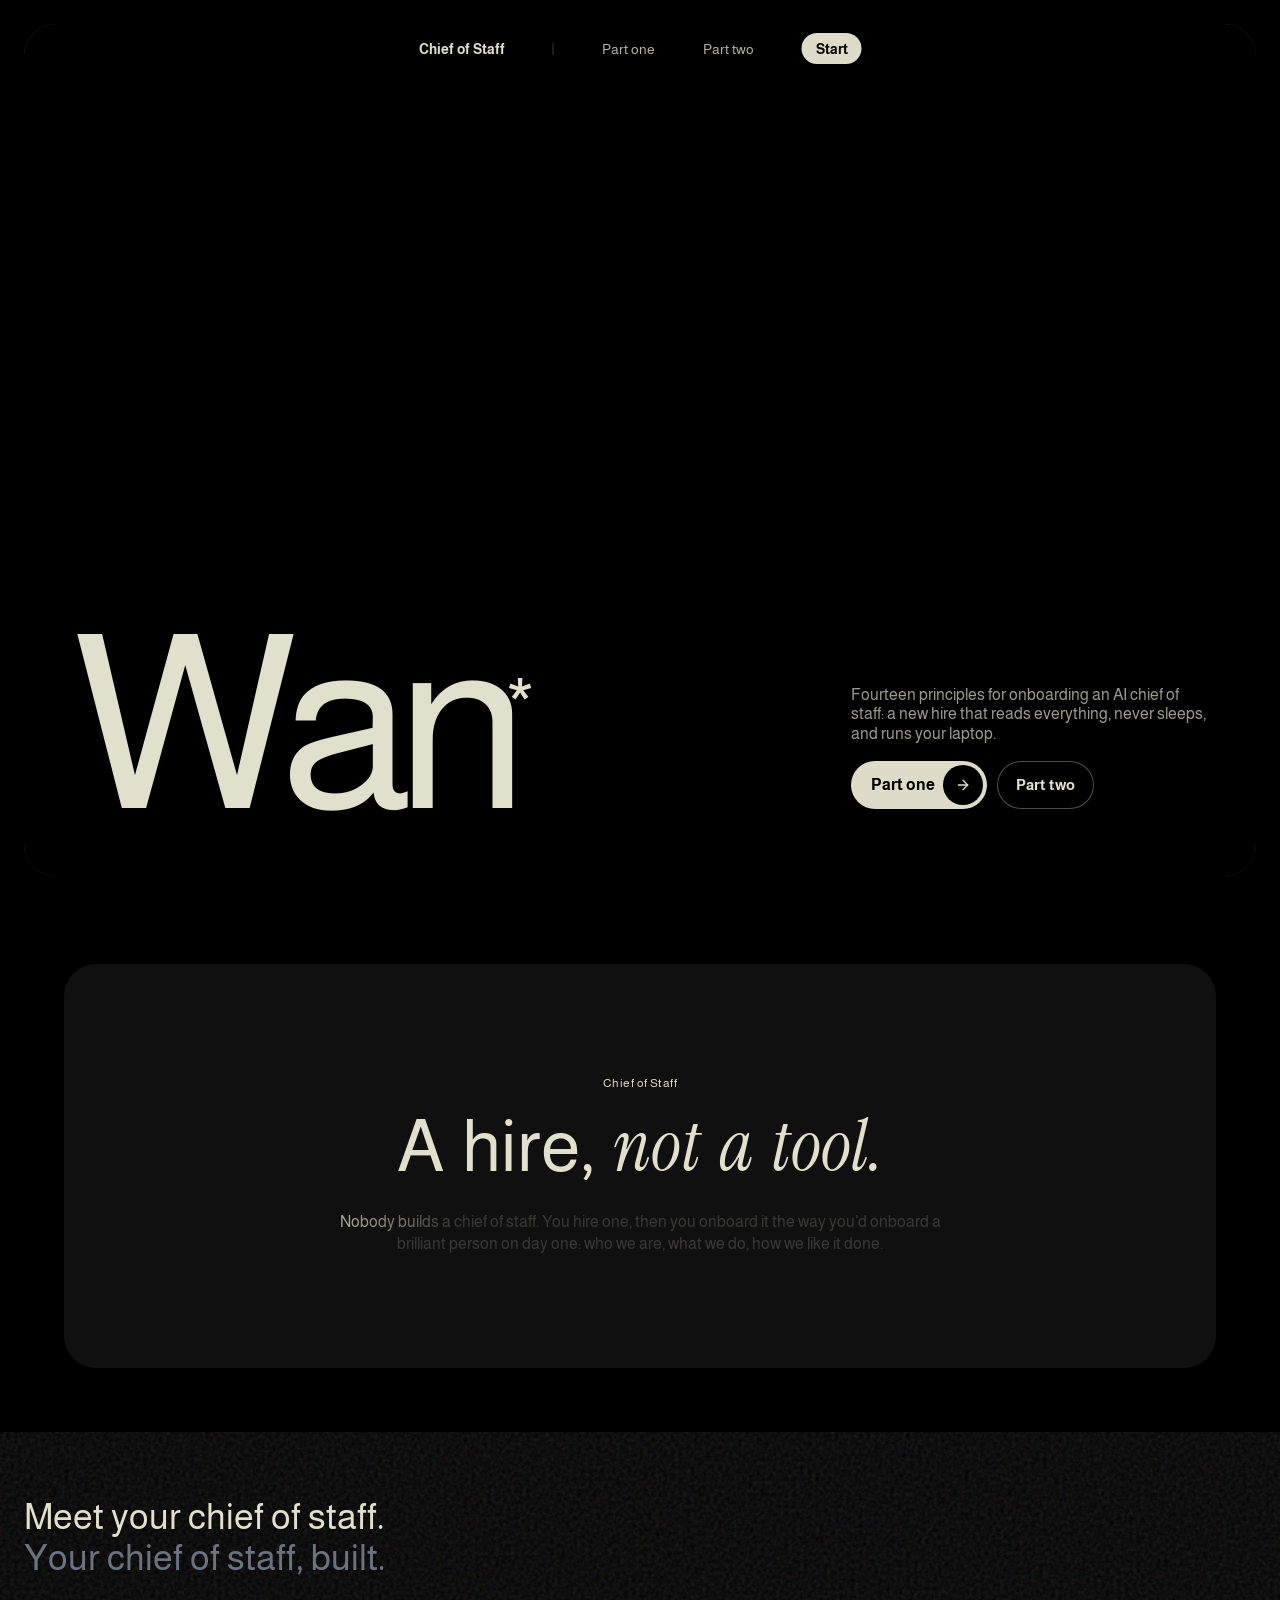
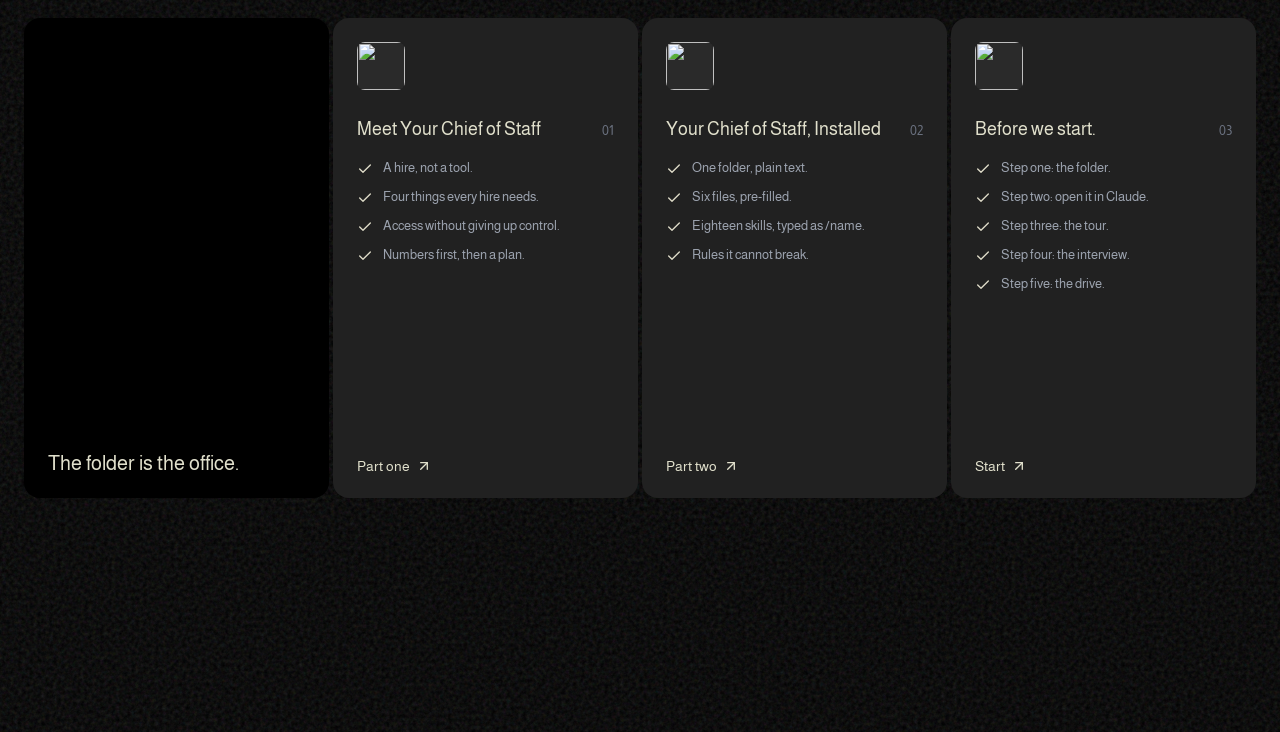
==== index.html @ c0e33ec0 "Wan's Chief of Staff explainer decks Co-Authored-By: Claude Opus 5.5 <noreply@anthropic.com>" ====
<!doctype html>
<html lang="en">
<head>
<meta charset="utf-8">
<meta name="viewport" content="width=device-width, initial-scale=1, viewport-fit=cover">
<meta name="theme-color" content="#000000">
<meta name="color-scheme" content="dark">
<meta name="description" content="Fourteen principles for onboarding an AI chief of staff: a new hire that reads everything, never sleeps, and runs your laptop.">
<title>Meet Your Chief of Staff</title>
<script>document.documentElement.classList.add('js');</script>
<link rel="preconnect" href="https://fonts.googleapis.com">
<link rel="preconnect" href="https://fonts.gstatic.com" crossorigin>
<link rel="stylesheet" href="https://fonts.googleapis.com/css2?family=Almarai:wght@300;400;700;800&family=Instrument+Serif:ital@1&display=swap">
<link rel="preconnect" href="https://d8j0ntlcm91z4.cloudfront.net">
<link rel="stylesheet" href="assets/site.css">
</head>
<body class="landing">

<div class="hero-wrap">
  <section class="frame" id="frame" aria-label="Chief of Staff">
    <video class="bg" autoplay muted loop playsinline preload="auto" disablepictureinpicture aria-hidden="true" src="https://d8j0ntlcm91z4.cloudfront.net/user_38xzZboKViGWJOttwIXH07lWA1P/hf_20260405_170732_8a9ccda6-5cff-4628-b164-059c500a2b41.mp4"></video>
    <div class="noise-overlay" aria-hidden="true"></div>
    <div class="shade" aria-hidden="true"></div>

    <nav class="pillnav" aria-label="Guide">
      <a class="brand" href="./">Chief of Staff</a>
      <span class="sep" aria-hidden="true"></span>
      <a href="part-one/">Part one</a>
      <a href="part-two/">Part two</a>
      <a class="mini" href="part-two/#9">Start</a>
    </nav>

    <div class="hero-bottom anim" id="hero-anim">
      <div class="left">
        <h1 class="giant" id="hero-word" aria-label="Wan"></h1>
      </div>
      <div class="right">
        <p class="lede fu" style="--d:.5s">Fourteen principles for onboarding an AI chief of staff: a new hire that reads everything, never sleeps, and runs your laptop.</p>
        <div class="hero-ctas fu" style="--d:.7s">
          <a class="cta" href="part-one/"><span>Part one</span><span class="circ"><svg viewBox="0 0 24 24" fill="none" stroke-width="2" stroke-linecap="round" stroke-linejoin="round" aria-hidden="true"><path d="M5 12h14"/><path d="m12 5 7 7-7 7"/></svg></span></a>
          <a class="ghost" href="part-two/">Part two</a>
        </div>
      </div>
    </div>
  </section>
</div>

<section class="about" aria-labelledby="about-h">
  <div class="card">
    <p class="label">Chief of Staff</p>
    <h2 class="anim" id="about-h"></h2>
    <p class="body" id="about-body"></p>
  </div>
</section>

<section class="features" aria-labelledby="features-h">
  <div class="bg-noise" aria-hidden="true"></div>
  <div class="inner">
    <h2 class="head anim" id="features-h"><span class="l1" id="fh1"></span><span class="l2" id="fh2"></span></h2>
    <div class="cards" id="cards">
      <div class="fcard video">
        <video autoplay muted loop playsinline preload="metadata" disablepictureinpicture aria-hidden="true" src="https://d8j0ntlcm91z4.cloudfront.net/user_38xzZboKViGWJOttwIXH07lWA1P/hf_20260406_133058_0504132a-0cf3-4450-a370-8ea3b05c95d4.mp4"></video>
        <p>The folder is the office.</p>
      </div>

      <article class="fcard">
        <img class="icon" alt="" loading="lazy" src="https://images.higgs.ai/?default=1&amp;output=webp&amp;url=https%3A%2F%2Fd8j0ntlcm91z4.cloudfront.net%2Fuser_38xzZboKViGWJOttwIXH07lWA1P%2Fhf_20260405_171918_4a5edc79-d78f-4637-ac8b-53c43c220606.png&amp;w=1280&amp;q=85">
        <h3><span>Meet Your Chief of Staff</span><span class="num">01</span></h3>
        <ul>
          <li><svg viewBox="0 0 24 24" fill="none" stroke-width="2" stroke-linecap="round" stroke-linejoin="round" aria-hidden="true"><path d="M20 6 9 17l-5-5"/></svg><span>A hire, not a tool.</span></li>
          <li><svg viewBox="0 0 24 24" fill="none" stroke-width="2" stroke-linecap="round" stroke-linejoin="round" aria-hidden="true"><path d="M20 6 9 17l-5-5"/></svg><span>Four things every hire needs.</span></li>
          <li><svg viewBox="0 0 24 24" fill="none" stroke-width="2" stroke-linecap="round" stroke-linejoin="round" aria-hidden="true"><path d="M20 6 9 17l-5-5"/></svg><span>Access without giving up control.</span></li>
          <li><svg viewBox="0 0 24 24" fill="none" stroke-width="2" stroke-linecap="round" stroke-linejoin="round" aria-hidden="true"><path d="M20 6 9 17l-5-5"/></svg><span>Numbers first, then a plan.</span></li>
        </ul>
        <a class="more" href="part-one/">Part one <svg viewBox="0 0 24 24" fill="none" stroke-width="2" stroke-linecap="round" stroke-linejoin="round" aria-hidden="true"><path d="M5 12h14"/><path d="m12 5 7 7-7 7"/></svg></a>
      </article>

      <article class="fcard">
        <img class="icon" alt="" loading="lazy" src="https://images.higgs.ai/?default=1&amp;output=webp&amp;url=https%3A%2F%2Fd8j0ntlcm91z4.cloudfront.net%2Fuser_38xzZboKViGWJOttwIXH07lWA1P%2Fhf_20260405_171741_ed9845ab-f5b2-4018-8ce7-07cc01823522.png&amp;w=1280&amp;q=85">
        <h3><span>Your Chief of Staff, Installed</span><span class="num">02</span></h3>
        <ul>
          <li><svg viewBox="0 0 24 24" fill="none" stroke-width="2" stroke-linecap="round" stroke-linejoin="round" aria-hidden="true"><path d="M20 6 9 17l-5-5"/></svg><span>One folder, plain text.</span></li>
          <li><svg viewBox="0 0 24 24" fill="none" stroke-width="2" stroke-linecap="round" stroke-linejoin="round" aria-hidden="true"><path d="M20 6 9 17l-5-5"/></svg><span>Six files, pre-filled.</span></li>
          <li><svg viewBox="0 0 24 24" fill="none" stroke-width="2" stroke-linecap="round" stroke-linejoin="round" aria-hidden="true"><path d="M20 6 9 17l-5-5"/></svg><span>Eighteen skills, typed as /name.</span></li>
          <li><svg viewBox="0 0 24 24" fill="none" stroke-width="2" stroke-linecap="round" stroke-linejoin="round" aria-hidden="true"><path d="M20 6 9 17l-5-5"/></svg><span>Rules it cannot break.</span></li>
        </ul>
        <a class="more" href="part-two/">Part two <svg viewBox="0 0 24 24" fill="none" stroke-width="2" stroke-linecap="round" stroke-linejoin="round" aria-hidden="true"><path d="M5 12h14"/><path d="m12 5 7 7-7 7"/></svg></a>
      </article>

      <article class="fcard">
        <img class="icon" alt="" loading="lazy" src="https://images.higgs.ai/?default=1&amp;output=webp&amp;url=https%3A%2F%2Fd8j0ntlcm91z4.cloudfront.net%2Fuser_38xzZboKViGWJOttwIXH07lWA1P%2Fhf_20260405_171809_f56666dc-c099-4778-ad82-9ad4f209567b.png&amp;w=1280&amp;q=85">
        <h3><span>Before we start.</span><span class="num">03</span></h3>
        <ul>
          <li><svg viewBox="0 0 24 24" fill="none" stroke-width="2" stroke-linecap="round" stroke-linejoin="round" aria-hidden="true"><path d="M20 6 9 17l-5-5"/></svg><span>Step one: the folder.</span></li>
          <li><svg viewBox="0 0 24 24" fill="none" stroke-width="2" stroke-linecap="round" stroke-linejoin="round" aria-hidden="true"><path d="M20 6 9 17l-5-5"/></svg><span>Step two: open it in Claude.</span></li>
          <li><svg viewBox="0 0 24 24" fill="none" stroke-width="2" stroke-linecap="round" stroke-linejoin="round" aria-hidden="true"><path d="M20 6 9 17l-5-5"/></svg><span>Step three: the tour.</span></li>
          <li><svg viewBox="0 0 24 24" fill="none" stroke-width="2" stroke-linecap="round" stroke-linejoin="round" aria-hidden="true"><path d="M20 6 9 17l-5-5"/></svg><span>Step four: the interview.</span></li>
          <li><svg viewBox="0 0 24 24" fill="none" stroke-width="2" stroke-linecap="round" stroke-linejoin="round" aria-hidden="true"><path d="M20 6 9 17l-5-5"/></svg><span>Step five: the drive.</span></li>
        </ul>
        <a class="more" href="part-two/#9">Start <svg viewBox="0 0 24 24" fill="none" stroke-width="2" stroke-linecap="round" stroke-linejoin="round" aria-hidden="true"><path d="M5 12h14"/><path d="m12 5 7 7-7 7"/></svg></a>
      </article>
    </div>
  </div>
</section>

<script src="assets/motion.js"></script>
<script>
(function () {
  'use strict';
  var M = window.Motion;

  // Hero: giant word with asterisk, pull-up on load
  var heroAnim = document.getElementById('hero-anim');
  M.words(document.getElementById('hero-word'), [{ text: 'Wan', asterisk: true }], 0);
  M.replay(heroAnim);
  M.keepPlaying(document.querySelector('#frame video.bg'));

  // About: multi-style pull-up heading, scroll-linked character reveal
  var aboutH = document.getElementById('about-h');
  M.words(aboutH, [{ text: 'A hire,' }, { text: 'not a tool.', cls: 'serif' }], 0);
  M.whenInView(aboutH, function () { aboutH.classList.add('in'); });
  var body = document.getElementById('about-body');
  var spans = M.chars(body, 'Nobody builds a chief of staff. You hire one, then you <br>onboard it the way you’d onboard a brilliant person on <br>day one: who we are, what we do, how we like it done.');
  M.revealOnScroll(body, spans);

  // Features: two-tone pull-up header, staggered card entrances
  var fh = document.getElementById('features-h');
  var n = M.words(document.getElementById('fh1'), [{ text: 'Meet your chief of staff.' }], 0);
  M.words(document.getElementById('fh2'), [{ text: 'Your chief of staff, built.' }], n);
  M.whenInView(fh, function () { fh.classList.add('in'); });
  M.cards(document.getElementById('cards'));
})();
</script>
</body>
</html>
---- assets/site.css ----
/* Wan's Chief of Staff guide: shared styles for the landing page and both decks */

:root {
  --cream: #E1E0CC;
  --primary: #DEDBC8;
  --card: #101010;
  --card-2: #212121;
  --gray-400: #9ca3af;
  --gray-500: #6b7280;
  --nav-link: rgba(225, 224, 204, 0.8);
  --ease: cubic-bezier(0.16, 1, 0.3, 1);
  --ease-card: cubic-bezier(0.22, 1, 0.36, 1);
  color-scheme: dark;
}

* { font-family: 'Almarai', -apple-system, BlinkMacSystemFont, 'Segoe UI', 'Roboto', 'Oxygen', 'Ubuntu', 'Cantarell', sans-serif; }
*, *::before, *::after { box-sizing: border-box; }

html, body {
  margin: 0;
  padding: 0;
  background: #000;
  color: var(--cream);
  -webkit-font-smoothing: antialiased;
  -moz-osx-font-smoothing: grayscale;
  overflow-x: clip;
}
body { min-height: 100%; }
a { color: inherit; text-decoration: none; }
button { font: inherit; color: inherit; background: none; border: 0; padding: 0; cursor: pointer; }
img, video { display: block; }
[hidden] { display: none !important; }
.serif { font-family: 'Instrument Serif', Georgia, serif; font-style: italic; font-weight: 400; }
.sr-only {
  position: absolute; width: 1px; height: 1px; padding: 0; margin: -1px;
  overflow: hidden; clip: rect(0 0 0 0); white-space: nowrap; border: 0;
}
:focus-visible { outline: 2px solid var(--primary); outline-offset: 3px; border-radius: 999px; }

/* ---------- Noise utilities (SVG feTurbulence) ---------- */
.noise-overlay {
  background-image: url("data:image/svg+xml,%3Csvg viewBox='0 0 256 256' xmlns='http://www.w3.org/2000/svg'%3E%3Cfilter id='n'%3E%3CfeTurbulence type='fractalNoise' baseFrequency='0.85' numOctaves='3' stitchTiles='stitch'/%3E%3C/filter%3E%3Crect width='100%25' height='100%25' filter='url(%23n)'/%3E%3C/svg%3E");
}
.bg-noise {
  background-image: url("data:image/svg+xml,%3Csvg viewBox='0 0 256 256' xmlns='http://www.w3.org/2000/svg'%3E%3Cfilter id='n'%3E%3CfeTurbulence type='fractalNoise' baseFrequency='0.9' numOctaves='4' stitchTiles='stitch'/%3E%3C/filter%3E%3Crect width='100%25' height='100%25' filter='url(%23n)'/%3E%3C/svg%3E");
}

/* ---------- Inset hero frame ---------- */
.hero-wrap {
  height: 100vh;
  height: 100svh;
  padding: 16px;
}
.frame {
  position: relative;
  width: 100%;
  height: 100%;
  border-radius: 1rem;
  overflow: hidden;
  background: #000;
  isolation: isolate;
}
.frame > .bg {
  position: absolute; inset: 0;
  width: 100%; height: 100%;
  object-fit: cover;
  z-index: 0;
}
.frame > .noise-overlay {
  position: absolute; inset: 0;
  opacity: 0.7;
  mix-blend-mode: overlay;
  pointer-events: none;
  z-index: 1;
}
.frame > .shade {
  position: absolute; inset: 0;
  background: linear-gradient(to bottom, rgba(0,0,0,0.3), transparent 50%, rgba(0,0,0,0.6));
  pointer-events: none;
  z-index: 2;
}
@media (min-width: 768px) {
  .hero-wrap { padding: 24px; }
  .frame { border-radius: 2rem; }
}

/* ---------- Hanging pill nav ---------- */
.pillnav {
  position: absolute;
  top: 0; left: 50%;
  transform: translateX(-50%);
  z-index: 5;
  display: flex;
  align-items: center;
  gap: 12px;
  background: #000;
  border-radius: 0 0 1rem 1rem;
  padding: 8px 16px;
  font-size: 10px;
  white-space: nowrap;
  max-width: calc(100% - 24px);
}
.pillnav a, .pillnav .navlink {
  color: var(--nav-link);
  transition: color .2s ease;
  line-height: 1.6;
}
.pillnav a:hover { color: var(--cream); }
.pillnav a.active { color: var(--cream); }
.pillnav a.active::before {
  content: "";
  display: inline-block;
  width: 4px; height: 4px;
  border-radius: 50%;
  background: var(--primary);
  margin-right: 6px;
  vertical-align: middle;
  transform: translateY(-1px);
}
.pillnav .brand { color: var(--cream); font-weight: 700; display: none; }
.pillnav .sep { display: none; width: 1px; height: 12px; background: rgba(225,224,204,.25); }
.pillnav .mini {
  background: var(--primary);
  color: #000;
  border-radius: 999px;
  padding: 3px 10px 2px;
  font-weight: 700;
  transition: transform .2s ease;
}
.pillnav .mini:hover { transform: scale(1.04); }
@media (min-width: 640px) {
  .pillnav { font-size: 12px; gap: 24px; }
  .pillnav .brand, .pillnav .sep { display: inline-block; }
}
@media (min-width: 768px) {
  .pillnav { font-size: 14px; gap: 36px; padding: 9px 32px 10px; border-radius: 0 0 1.5rem 1.5rem; }
  .pillnav .mini { padding: 5px 14px 4px; }
}
@media (min-width: 1024px) { .pillnav { gap: 48px; } }

/* ---------- Motion primitives ---------- */
/* Pull-up words: y 20 -> 0, staggered 0.08s, ease [0.16,1,0.3,1] */
.w { display: inline-block; will-change: transform, opacity; }
.js .anim .w { transform: translateY(20px); opacity: 0; transition: none; }
.js .anim.in .w {
  transform: none; opacity: 1;
  transition: transform .9s var(--ease) var(--d, 0s), opacity .9s var(--ease) var(--d, 0s);
}
/* Fade-up blocks (description at 0.5s, CTA at 0.7s) */
.js .anim .fu { transform: translateY(20px); opacity: 0; transition: none; }
.js .anim.in .fu {
  transform: none; opacity: 1;
  transition: transform .9s var(--ease) var(--d, .5s), opacity .9s var(--ease) var(--d, .5s);
}
/* Per-character reveal: opacity 0.2 -> 1, driven by JS */
.reveal .cw { white-space: nowrap; }
.reveal .c { opacity: .2; }
@media (prefers-reduced-motion: reduce) {
  .js .anim .w, .js .anim .fu, .js .anim.in .w, .js .anim.in .fu { transform: none !important; opacity: 1 !important; transition: none !important; }
  .reveal .c { opacity: 1 !important; }
}

/* ---------- Giant word with superscript asterisk ---------- */
.giant {
  margin: 0;
  color: var(--cream);
  font-weight: 400;
  line-height: .85;
  letter-spacing: -0.07em;
  font-size: min(26vw, 50svh);
}
.giant .last { position: relative; display: inline-block; }
.giant .ast {
  position: absolute;
  top: .65em;
  right: -.3em;
  font-size: .31em;
  letter-spacing: 0;
  line-height: 1;
}
@media (min-width: 640px)  { .giant { font-size: min(24vw, 52svh); } }
@media (min-width: 768px)  { .giant { font-size: min(22vw, 54svh); } }
@media (min-width: 1024px) { .giant { font-size: min(20vw, 56svh); } }
@media (min-width: 1280px) { .giant { font-size: min(19vw, 56svh); } }
@media (min-width: 1536px) { .giant { font-size: min(20vw, 56svh); } }

/* ---------- Cream pill CTA with black circle arrow ---------- */
.cta {
  display: inline-flex;
  align-items: center;
  gap: 8px;
  background: var(--primary);
  color: #000;
  border-radius: 999px;
  padding: 4px 4px 4px 20px;
  font-size: 14px;
  font-weight: 700;
  transition: gap .3s var(--ease);
  white-space: nowrap;
}
.cta:hover { gap: 12px; }
.cta .circ {
  width: 36px; height: 36px;
  border-radius: 50%;
  background: #000;
  display: grid; place-items: center;
  transition: transform .3s var(--ease);
}
.cta:hover .circ { transform: scale(1.1); }
.cta svg { width: 16px; height: 16px; stroke: var(--cream); }
.ghost {
  display: inline-flex; align-items: center; justify-content: center;
  height: 44px;
  padding: 0 18px;
  border-radius: 999px;
  border: 1px solid rgba(225,224,204,.35);
  color: var(--cream);
  font-size: 14px;
  font-weight: 700;
  white-space: nowrap;
  transition: border-color .2s ease, background .2s ease;
  backdrop-filter: blur(6px);
  -webkit-backdrop-filter: blur(6px);
  background: rgba(0,0,0,.18);
}
.ghost:hover { border-color: var(--cream); background: rgba(0,0,0,.35); }
@media (min-width: 640px) {
  .cta { font-size: 16px; }
  .cta .circ { width: 40px; height: 40px; }
  .ghost { height: 48px; font-size: 15px; }
}

/* =========================================================
   Deck pages
   ========================================================= */
.deck .hero-wrap { overflow: hidden; }
.deck .frame { cursor: default; }
.stage {
  position: absolute;
  inset: 44px 0 0 0;
  z-index: 3;
  display: flex;
  align-items: flex-end;
  padding: 20px;
}
.stage .grid {
  width: 100%;
  display: grid;
  grid-template-columns: 1fr;
  gap: 18px;
  align-items: end;
}
.eyebrow {
  margin: 0 0 14px;
  color: var(--primary);
  font-size: 10px;
  letter-spacing: .14em;
  text-transform: uppercase;
}
.title {
  margin: 0;
  color: var(--cream);
  font-weight: 400;
  font-size: clamp(2.35rem, min(6.4vw, 11.5svh), 7.25rem);
  line-height: .95;
  letter-spacing: -0.035em;
}
.title .ln { display: block; }
.title .ln.two { font-family: 'Instrument Serif', Georgia, serif; font-style: italic; letter-spacing: -0.01em; font-size: 1.06em; }
.title .ln.two .w { font-family: inherit; font-style: inherit; }
.title-sm {
  margin: 0 0 14px;
  color: var(--cream);
  font-size: clamp(1.6rem, 2.6vw, 2.6rem);
  line-height: .98;
  letter-spacing: -0.02em;
  text-shadow: 0 1px 14px rgba(0,0,0,.45);
}
.title-sm .ln { display: block; }
.title-sm .ln.two, .title-sm .ln.two .w { font-family: 'Instrument Serif', Georgia, serif; font-style: italic; }
.copy {
  margin: 0;
  color: var(--primary);
  font-size: 13px;
  line-height: 1.3;
  max-width: 34em;
  text-wrap: pretty;
  text-shadow: 0 1px 14px rgba(0,0,0,.55);
}
.actions {
  display: flex;
  flex-wrap: wrap;
  align-items: center;
  gap: 10px;
  margin-top: 20px;
}
.back {
  display: inline-flex; align-items: center; gap: 6px;
  height: 44px; padding: 0 10px;
  color: rgba(225,224,204,.72);
  font-size: 13px;
  border-radius: 999px;
  text-shadow: 0 1px 10px rgba(0,0,0,.5);
  transition: color .2s ease;
}
.back:hover { color: var(--cream); }
.back svg { width: 15px; height: 15px; stroke: currentColor; }
.meta {
  display: flex; align-items: center; gap: 12px;
  margin-top: 18px;
  font-size: 10px;
  color: var(--gray-400);
  letter-spacing: .12em;
  text-transform: uppercase;
}
.meta .home { color: var(--cream); letter-spacing: .04em; text-transform: none; font-weight: 700; }
.meta .bar { flex: 1; min-width: 40px; height: 2px; background: rgba(225,224,204,.18); border-radius: 2px; overflow: hidden; }
.meta .bar i { display: block; height: 100%; width: 0; background: var(--primary); transition: width .6s var(--ease); }
.stage .giant { margin-bottom: -0.02em; }

@media (min-width: 640px) {
  .eyebrow { font-size: 12px; }
  .copy { font-size: 14px; }
  .meta { font-size: 11px; }
  .meta .home { display: none; }
  .stage { padding: 28px; }
}
@media (min-width: 768px) {
  .stage { inset: 56px 0 0 0; padding: 36px; }
  .copy { font-size: 16px; line-height: 1.25; }
}
@media (min-width: 960px) {
  .stage .grid { grid-template-columns: repeat(12, minmax(0, 1fr)); gap: 32px; }
  .stage .left { grid-column: span 8; }
  .stage .right { grid-column: span 4; padding-bottom: .4rem; }
}
@media (min-width: 1280px) {
  .stage { padding: 48px; }
  .copy { font-size: 17px; }
}
/* short landscape screens: tighten everything */
@media (max-height: 560px) {
  .stage { inset: 40px 0 0 0; padding: 16px 20px; }
  .title { font-size: clamp(1.8rem, 11svh, 4rem); }
  .actions { margin-top: 12px; }
  .meta { margin-top: 10px; }
}

/* =========================================================
   Landing page
   ========================================================= */
.landing .hero-bottom {
  position: absolute;
  left: 0; right: 0; bottom: 0;
  z-index: 3;
  padding: 20px;
  display: grid;
  grid-template-columns: 1fr;
  gap: 18px;
  align-items: end;
}
.landing .lede {
  margin: 0 0 18px;
  color: rgba(222,219,200,.7);
  font-size: 12px;
  line-height: 1.2;
  max-width: 30em;
  text-shadow: 0 1px 14px rgba(0,0,0,.55);
}
.landing .hero-ctas { display: flex; flex-wrap: wrap; gap: 10px; align-items: center; }
@media (min-width: 640px) { .landing .lede { font-size: 14px; } .landing .hero-bottom { padding: 28px; } }
@media (min-width: 768px) { .landing .lede { font-size: 16px; } .landing .hero-bottom { padding: 36px; } }
@media (min-width: 960px) {
  .landing .hero-bottom { grid-template-columns: repeat(12, minmax(0, 1fr)); gap: 32px; }
  .landing .hero-bottom .left { grid-column: span 8; }
  .landing .hero-bottom .right { grid-column: span 4; padding-bottom: 1.2rem; }
}
@media (min-width: 1280px) { .landing .hero-bottom { padding: 48px; } }

/* About card */
.about { background: #000; padding: 48px 16px; }
.about .card {
  background: var(--card);
  max-width: 72rem;
  margin: 0 auto;
  border-radius: 1rem;
  padding: 56px 20px;
  text-align: center;
}
.about .label { color: var(--primary); font-size: 10px; margin: 0 0 24px; letter-spacing: .04em; }
.about h2 {
  margin: 0 auto;
  max-width: 48rem;
  font-weight: 400;
  font-size: 1.875rem;
  line-height: .95;
  color: var(--cream);
  display: flex; flex-wrap: wrap; justify-content: center; column-gap: .25em;
}
.about h2 .serif, .about h2 .serif .w { font-family: 'Instrument Serif', Georgia, serif; font-style: italic; }
.about .body {
  margin: 32px auto 0;
  max-width: 40rem;
  color: var(--primary);
  font-size: 12px;
  line-height: 1.4;
}
@media (min-width: 640px) {
  .about { padding: 64px 24px; }
  .about .card { padding: 80px 40px; border-radius: 2rem; }
  .about .label { font-size: 12px; }
  .about h2 { font-size: 2.25rem; line-height: .9; }
  .about .body { font-size: 14px; }
}
@media (min-width: 768px) { .about h2 { font-size: 3rem; } .about .body { font-size: 16px; } }
@media (min-width: 1024px) { .about h2 { font-size: 3.75rem; } .about .card { padding: 112px 64px; } }
@media (min-width: 1280px) { .about h2 { font-size: 4.5rem; } }

/* Features: four-card grid */
.features {
  position: relative;
  min-height: 100vh;
  min-height: 100svh;
  background: #000;
  padding: 48px 16px 64px;
  overflow: hidden;
}
.features > .bg-noise { position: absolute; inset: 0; opacity: .15; pointer-events: none; }
.features .inner { position: relative; max-width: 90rem; margin: 0 auto; }
.features .head { margin: 0 0 40px; font-weight: 400; font-size: 1.25rem; line-height: 1.15; }
.features .head .l1 { color: var(--cream); display: block; }
.features .head .l2 { color: var(--gray-500); display: block; }
.cards { display: grid; grid-template-columns: 1fr; gap: 12px; }
.fcard {
  position: relative;
  background: var(--card-2);
  border-radius: 1rem;
  overflow: hidden;
  padding: 24px;
  display: flex;
  flex-direction: column;
  min-height: 340px;
  color: var(--cream);
}
.js .fcard { opacity: 0; transform: scale(.95); }
.js .fcard.in {
  opacity: 1; transform: none;
  transition: opacity .8s var(--ease-card) var(--d, 0s), transform .8s var(--ease-card) var(--d, 0s);
}
@media (prefers-reduced-motion: reduce) { .js .fcard { opacity: 1 !important; transform: none !important; transition: none !important; } }
.fcard.video { padding: 0; background: #000; justify-content: flex-end; }
.fcard.video video { position: absolute; inset: 0; width: 100%; height: 100%; object-fit: cover; }
.fcard.video::after { content: ""; position: absolute; inset: 0; background: linear-gradient(to bottom, transparent 45%, rgba(0,0,0,.6)); }
.fcard.video p { position: relative; z-index: 1; margin: 0; padding: 24px; font-size: 1.25rem; color: var(--cream); }
.fcard .icon { width: 40px; height: 40px; border-radius: 8px; object-fit: cover; margin-bottom: 28px; background: #2a2a2a; }
.fcard h3 { margin: 0 0 20px; font-weight: 400; font-size: 1.15rem; line-height: 1.2; display: flex; gap: 10px; align-items: baseline; justify-content: space-between; }
.fcard h3 .num { color: var(--gray-500); font-size: .8rem; }
.fcard ul { list-style: none; margin: 0; padding: 0; display: grid; gap: 12px; }
.fcard li { display: flex; gap: 10px; align-items: flex-start; color: var(--gray-400); font-size: 13px; line-height: 1.3; }
.fcard li svg { flex: none; width: 16px; height: 16px; stroke: var(--primary); margin-top: 1px; }
.fcard .more {
  margin-top: auto;
  padding-top: 28px;
  display: inline-flex; align-items: center; gap: 6px;
  color: var(--cream);
  font-size: 14px;
  align-self: flex-start;
}
.fcard .more svg { width: 16px; height: 16px; stroke: currentColor; transform: rotate(-45deg); transition: transform .3s var(--ease); }
.fcard .more:hover svg { transform: rotate(0deg); }
a.fcard-link { display: contents; }
@media (min-width: 640px) {
  .features { padding: 64px 24px 80px; }
  .cards { gap: 8px; }
  .fcard .icon { width: 48px; height: 48px; }
  .features .head { font-size: 1.5rem; }
}
@media (min-width: 768px) {
  .cards { grid-template-columns: repeat(2, 1fr); gap: 4px; }
  .features .head { font-size: 1.875rem; }
}
@media (min-width: 1024px) {
  .cards { grid-template-columns: repeat(4, 1fr); height: 480px; }
  .fcard { min-height: 0; }
  .features .head { font-size: 2.25rem; }
}
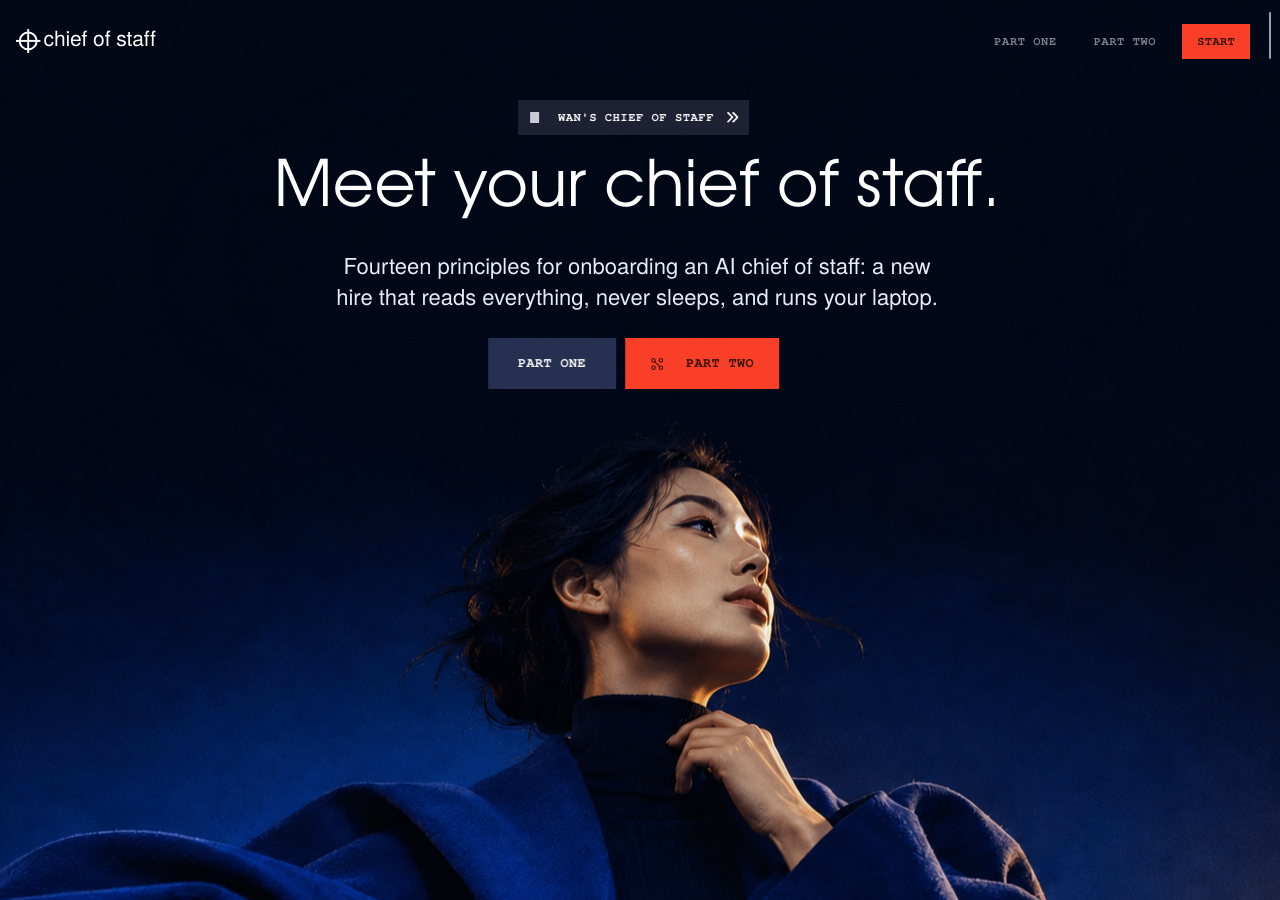
==== commit 5abc5fc7: "Decks: Presence design, larger centred text Co-Authored-By: Claude Opus 5.5 <noreply@anthropic.com>" ====
--- a/index.html
+++ b/index.html
@@ -3,133 +3,69 @@
 <head>
 <meta charset="utf-8">
 <meta name="viewport" content="width=device-width, initial-scale=1, viewport-fit=cover">
-<meta name="theme-color" content="#000000">
+<meta name="theme-color" content="#020816">
 <meta name="color-scheme" content="dark">
 <meta name="description" content="Fourteen principles for onboarding an AI chief of staff: a new hire that reads everything, never sleeps, and runs your laptop.">
 <title>Meet Your Chief of Staff</title>
-<script>document.documentElement.classList.add('js');</script>
-<link rel="preconnect" href="https://fonts.googleapis.com">
-<link rel="preconnect" href="https://fonts.gstatic.com" crossorigin>
-<link rel="stylesheet" href="https://fonts.googleapis.com/css2?family=Almarai:wght@300;400;700;800&family=Instrument+Serif:ital@1&display=swap">
-<link rel="preconnect" href="https://d8j0ntlcm91z4.cloudfront.net">
+<script>
+(function (d) {
+  var w = d.clientWidth || innerWidth, h = innerHeight;
+  d.style.setProperty('--u', Math.min(w / 1280, h / 800));
+  d.style.setProperty('--vh', h + 'px');
+  d.classList.add('js');
+  if (!matchMedia('(prefers-reduced-motion: reduce)').matches && 'animate' in d) {
+    d.classList.add('intro');
+    window.__introFailsafe = setTimeout(function () { d.classList.remove('intro'); }, 4000);
+  }
+})(document.documentElement);
+</script>
 <link rel="stylesheet" href="assets/site.css">
 </head>
 <body class="landing">
+<section class="hero cover" id="hero" aria-label="Chief of Staff">
+  <div class="photo" id="photo" aria-hidden="true">
+    <video autoplay muted loop playsinline preload="auto" width="1586" height="992" poster="assets/hero.jpg" src="assets/hero.mp4" disablepictureinpicture></video>
+  </div>
 
-<div class="hero-wrap">
-  <section class="frame" id="frame" aria-label="Chief of Staff">
-    <video class="bg" autoplay muted loop playsinline preload="auto" disablepictureinpicture aria-hidden="true" src="https://d8j0ntlcm91z4.cloudfront.net/user_38xzZboKViGWJOttwIXH07lWA1P/hf_20260405_170732_8a9ccda6-5cff-4628-b164-059c500a2b41.mp4"></video>
-    <div class="noise-overlay" aria-hidden="true"></div>
-    <div class="shade" aria-hidden="true"></div>
+  <div class="nav-l">
+    <a class="brand" href="index.html" aria-label="Chief of Staff guide home" style="--nx:-0.5px;--ny:-2.75px">
+      <svg viewBox="0 0 24 24" fill="none" stroke="#fff" aria-hidden="true">
+        <circle cx="12.2" cy="11.9" r="8.45" stroke-width="2"/>
+        <path d="M12.2 0.1V24" stroke-width="1.9"/>
+        <path d="M0 11.9H24.4" stroke-width="1.95"/>
+      </svg>
+      <span class="word">chief of staff</span>
+    </a>
+  </div>
+  <div class="nav-r">
+    <div class="hdr">
+      <nav class="links" aria-label="Guide">
+        <a href="part-one/index.html"><span>Part one</span></a>
+        <a href="part-two/index.html"><span>Part two</span></a>
+      </nav>
+      <a class="hbtn start" href="part-two/index.html#9"><span>Start</span></a>
+    </div>
+    <span class="rail" aria-hidden="true"></span>
+  </div>
 
-    <nav class="pillnav" aria-label="Guide">
-      <a class="brand" href="./">Chief of Staff</a>
-      <span class="sep" aria-hidden="true"></span>
-      <a href="part-one/">Part one</a>
-      <a href="part-two/">Part two</a>
-      <a class="mini" href="part-two/#9">Start</a>
-    </nav>
-
-    <div class="hero-bottom anim" id="hero-anim">
-      <div class="left">
-        <h1 class="giant" id="hero-word" aria-label="Wan"></h1>
-      </div>
-      <div class="right">
-        <p class="lede fu" style="--d:.5s">Fourteen principles for onboarding an AI chief of staff: a new hire that reads everything, never sleeps, and runs your laptop.</p>
-        <div class="hero-ctas fu" style="--d:.7s">
-          <a class="cta" href="part-one/"><span>Part one</span><span class="circ"><svg viewBox="0 0 24 24" fill="none" stroke-width="2" stroke-linecap="round" stroke-linejoin="round" aria-hidden="true"><path d="M5 12h14"/><path d="m12 5 7 7-7 7"/></svg></span></a>
-          <a class="ghost" href="part-two/">Part two</a>
-        </div>
-      </div>
+  <main class="stage" id="stage">
+    <a class="pill glass" href="part-one/index.html" style="--nx:0.75px;--ny:0px">
+      <i class="sq" aria-hidden="true"></i>
+      <span class="lbl">WAN'S CHIEF OF STAFF</span>
+      <svg viewBox="0 0 11 10.5" fill="none" stroke="#fff" stroke-width="1.75" stroke-linecap="square" stroke-linejoin="miter" aria-hidden="true"><path d="M1 0.9l4.2 4.35L1 9.6"/><path d="M6.2 0.9l4.2 4.35L6.2 9.6"/></svg>
+    </a>
+    <h1 style="--nx:-3.0px;--ny:158px">Meet your chief of staff.</h1>
+    <p class="lede" style="--nx:-3.0px;--ny:250px">Fourteen principles for onboarding an AI chief of staff: a new hire that reads everything, never sleeps, and runs your laptop.</p>
+    <div class="cta" id="cta">
+      <a class="btn b1" href="part-one/index.html" style="--nx:-0.25px;--ny:0px"><span>PART ONE</span></a>
+      <a class="btn b2" href="part-two/index.html" style="--nx:0.5px;--ny:0px">
+        <svg viewBox="0 0 12 12" fill="none" stroke="currentColor" stroke-width="1.05" aria-hidden="true"><circle cx="2.3" cy="2.3" r="1.75"/><circle cx="9.7" cy="2.3" r="1.75"/><circle cx="2.3" cy="9.7" r="1.75"/><circle cx="9.7" cy="9.7" r="1.75"/><path d="M3.6 3.9L8.4 8.1"/></svg>
+        <span>PART TWO</span>
+      </a>
     </div>
-  </section>
-</div>
-
-<section class="about" aria-labelledby="about-h">
-  <div class="card">
-    <p class="label">Chief of Staff</p>
-    <h2 class="anim" id="about-h"></h2>
-    <p class="body" id="about-body"></p>
-  </div>
+  </main>
 </section>
-
-<section class="features" aria-labelledby="features-h">
-  <div class="bg-noise" aria-hidden="true"></div>
-  <div class="inner">
-    <h2 class="head anim" id="features-h"><span class="l1" id="fh1"></span><span class="l2" id="fh2"></span></h2>
-    <div class="cards" id="cards">
-      <div class="fcard video">
-        <video autoplay muted loop playsinline preload="metadata" disablepictureinpicture aria-hidden="true" src="https://d8j0ntlcm91z4.cloudfront.net/user_38xzZboKViGWJOttwIXH07lWA1P/hf_20260406_133058_0504132a-0cf3-4450-a370-8ea3b05c95d4.mp4"></video>
-        <p>The folder is the office.</p>
-      </div>
-
-      <article class="fcard">
-        <img class="icon" alt="" loading="lazy" src="https://images.higgs.ai/?default=1&amp;output=webp&amp;url=https%3A%2F%2Fd8j0ntlcm91z4.cloudfront.net%2Fuser_38xzZboKViGWJOttwIXH07lWA1P%2Fhf_20260405_171918_4a5edc79-d78f-4637-ac8b-53c43c220606.png&amp;w=1280&amp;q=85">
-        <h3><span>Meet Your Chief of Staff</span><span class="num">01</span></h3>
-        <ul>
-          <li><svg viewBox="0 0 24 24" fill="none" stroke-width="2" stroke-linecap="round" stroke-linejoin="round" aria-hidden="true"><path d="M20 6 9 17l-5-5"/></svg><span>A hire, not a tool.</span></li>
-          <li><svg viewBox="0 0 24 24" fill="none" stroke-width="2" stroke-linecap="round" stroke-linejoin="round" aria-hidden="true"><path d="M20 6 9 17l-5-5"/></svg><span>Four things every hire needs.</span></li>
-          <li><svg viewBox="0 0 24 24" fill="none" stroke-width="2" stroke-linecap="round" stroke-linejoin="round" aria-hidden="true"><path d="M20 6 9 17l-5-5"/></svg><span>Access without giving up control.</span></li>
-          <li><svg viewBox="0 0 24 24" fill="none" stroke-width="2" stroke-linecap="round" stroke-linejoin="round" aria-hidden="true"><path d="M20 6 9 17l-5-5"/></svg><span>Numbers first, then a plan.</span></li>
-        </ul>
-        <a class="more" href="part-one/">Part one <svg viewBox="0 0 24 24" fill="none" stroke-width="2" stroke-linecap="round" stroke-linejoin="round" aria-hidden="true"><path d="M5 12h14"/><path d="m12 5 7 7-7 7"/></svg></a>
-      </article>
-
-      <article class="fcard">
-        <img class="icon" alt="" loading="lazy" src="https://images.higgs.ai/?default=1&amp;output=webp&amp;url=https%3A%2F%2Fd8j0ntlcm91z4.cloudfront.net%2Fuser_38xzZboKViGWJOttwIXH07lWA1P%2Fhf_20260405_171741_ed9845ab-f5b2-4018-8ce7-07cc01823522.png&amp;w=1280&amp;q=85">
-        <h3><span>Your Chief of Staff, Installed</span><span class="num">02</span></h3>
-        <ul>
-          <li><svg viewBox="0 0 24 24" fill="none" stroke-width="2" stroke-linecap="round" stroke-linejoin="round" aria-hidden="true"><path d="M20 6 9 17l-5-5"/></svg><span>One folder, plain text.</span></li>
-          <li><svg viewBox="0 0 24 24" fill="none" stroke-width="2" stroke-linecap="round" stroke-linejoin="round" aria-hidden="true"><path d="M20 6 9 17l-5-5"/></svg><span>Six files, pre-filled.</span></li>
-          <li><svg viewBox="0 0 24 24" fill="none" stroke-width="2" stroke-linecap="round" stroke-linejoin="round" aria-hidden="true"><path d="M20 6 9 17l-5-5"/></svg><span>Eighteen skills, typed as /name.</span></li>
-          <li><svg viewBox="0 0 24 24" fill="none" stroke-width="2" stroke-linecap="round" stroke-linejoin="round" aria-hidden="true"><path d="M20 6 9 17l-5-5"/></svg><span>Rules it cannot break.</span></li>
-        </ul>
-        <a class="more" href="part-two/">Part two <svg viewBox="0 0 24 24" fill="none" stroke-width="2" stroke-linecap="round" stroke-linejoin="round" aria-hidden="true"><path d="M5 12h14"/><path d="m12 5 7 7-7 7"/></svg></a>
-      </article>
-
-      <article class="fcard">
-        <img class="icon" alt="" loading="lazy" src="https://images.higgs.ai/?default=1&amp;output=webp&amp;url=https%3A%2F%2Fd8j0ntlcm91z4.cloudfront.net%2Fuser_38xzZboKViGWJOttwIXH07lWA1P%2Fhf_20260405_171809_f56666dc-c099-4778-ad82-9ad4f209567b.png&amp;w=1280&amp;q=85">
-        <h3><span>Before we start.</span><span class="num">03</span></h3>
-        <ul>
-          <li><svg viewBox="0 0 24 24" fill="none" stroke-width="2" stroke-linecap="round" stroke-linejoin="round" aria-hidden="true"><path d="M20 6 9 17l-5-5"/></svg><span>Step one: the folder.</span></li>
-          <li><svg viewBox="0 0 24 24" fill="none" stroke-width="2" stroke-linecap="round" stroke-linejoin="round" aria-hidden="true"><path d="M20 6 9 17l-5-5"/></svg><span>Step two: open it in Claude.</span></li>
-          <li><svg viewBox="0 0 24 24" fill="none" stroke-width="2" stroke-linecap="round" stroke-linejoin="round" aria-hidden="true"><path d="M20 6 9 17l-5-5"/></svg><span>Step three: the tour.</span></li>
-          <li><svg viewBox="0 0 24 24" fill="none" stroke-width="2" stroke-linecap="round" stroke-linejoin="round" aria-hidden="true"><path d="M20 6 9 17l-5-5"/></svg><span>Step four: the interview.</span></li>
-          <li><svg viewBox="0 0 24 24" fill="none" stroke-width="2" stroke-linecap="round" stroke-linejoin="round" aria-hidden="true"><path d="M20 6 9 17l-5-5"/></svg><span>Step five: the drive.</span></li>
-        </ul>
-        <a class="more" href="part-two/#9">Start <svg viewBox="0 0 24 24" fill="none" stroke-width="2" stroke-linecap="round" stroke-linejoin="round" aria-hidden="true"><path d="M5 12h14"/><path d="m12 5 7 7-7 7"/></svg></a>
-      </article>
-    </div>
-  </div>
-</section>
-
-<script src="assets/motion.js"></script>
-<script>
-(function () {
-  'use strict';
-  var M = window.Motion;
-
-  // Hero: giant word with asterisk, pull-up on load
-  var heroAnim = document.getElementById('hero-anim');
-  M.words(document.getElementById('hero-word'), [{ text: 'Wan', asterisk: true }], 0);
-  M.replay(heroAnim);
-  M.keepPlaying(document.querySelector('#frame video.bg'));
-
-  // About: multi-style pull-up heading, scroll-linked character reveal
-  var aboutH = document.getElementById('about-h');
-  M.words(aboutH, [{ text: 'A hire,' }, { text: 'not a tool.', cls: 'serif' }], 0);
-  M.whenInView(aboutH, function () { aboutH.classList.add('in'); });
-  var body = document.getElementById('about-body');
-  var spans = M.chars(body, 'Nobody builds a chief of staff. You hire one, then you <br>onboard it the way you’d onboard a brilliant person on <br>day one: who we are, what we do, how we like it done.');
-  M.revealOnScroll(body, spans);
-
-  // Features: two-tone pull-up header, staggered card entrances
-  var fh = document.getElementById('features-h');
-  var n = M.words(document.getElementById('fh1'), [{ text: 'Meet your chief of staff.' }], 0);
-  M.words(document.getElementById('fh2'), [{ text: 'Your chief of staff, built.' }], n);
-  M.whenInView(fh, function () { fh.classList.add('in'); });
-  M.cards(document.getElementById('cards'));
-})();
-</script>
+<script src="assets/hero.js"></script>
+<script>Hero.start({ chrome: true });</script>
 </body>
 </html>
--- a/assets/site.css
+++ b/assets/site.css
@@ -1,486 +1,173 @@
-/* Wan's Chief of Staff guide: shared styles for the landing page and both decks */
+/* Chief of Staff guide: shared styles for the landing page and both decks */
+@font-face{font-family:"M Display";src:url(fonts/m-display.woff2) format("woff2");font-weight:400;font-display:block}
+@font-face{font-family:"M Sans";src:url(fonts/m-sans.woff2) format("woff2");font-weight:400;font-display:block}
+@font-face{font-family:"M Mono";src:url(fonts/m-mono-bold.woff2) format("woff2");font-weight:700;font-display:block}
 
-:root {
-  --cream: #E1E0CC;
-  --primary: #DEDBC8;
-  --card: #101010;
-  --card-2: #212121;
-  --gray-400: #9ca3af;
-  --gray-500: #6b7280;
-  --nav-link: rgba(225, 224, 204, 0.8);
-  --ease: cubic-bezier(0.16, 1, 0.3, 1);
-  --ease-card: cubic-bezier(0.22, 1, 0.36, 1);
-  color-scheme: dark;
+:root{
+  --ink-bg:#020816; --glass:rgba(51,52,74,.6); --glass-blur:14px; --navy:rgba(45,56,92,.85);
+  --peach:#f2b380; --cta:#f93f28; --peach-ink:#331200; --white:#ffffff; --display:#ffffff;
+  --body:#e9ecf4; --chip:#c9ccd4; --rail:#989eac; --u:1; --vh:100vh; --cap-shift:-0.055em;
+  --f-display:"M Display","ITC Avant Garde Gothic","Avant Garde","URW Gothic","Century Gothic",sans-serif;
+  --f-sans:"M Sans","Helvetica Neue",Helvetica,Arial,sans-serif;
+  --f-mono:"M Mono","Courier New",Courier,monospace;
 }
 
-* { font-family: 'Almarai', -apple-system, BlinkMacSystemFont, 'Segoe UI', 'Roboto', 'Oxygen', 'Ubuntu', 'Cantarell', sans-serif; }
-*, *::before, *::after { box-sizing: border-box; }
+*,*::before,*::after{box-sizing:border-box}
+html,body{margin:0;height:100%;background:#020816;color:#fff}
+html{-webkit-text-size-adjust:100%;text-size-adjust:100%}
+body{font-family:var(--f-sans);-webkit-font-smoothing:antialiased;-moz-osx-font-smoothing:grayscale;text-rendering:geometricPrecision;overflow-x:hidden}
+a{color:inherit;text-decoration:none}
+button{font:inherit;color:inherit;background:none;border:0;border-radius:0;margin:0;padding:0;cursor:pointer;-webkit-tap-highlight-color:transparent}
+:focus-visible{outline:2px solid #f2b380;outline-offset:3px}
+[hidden]{display:none!important}
+.sr-only{position:absolute;width:1px;height:1px;padding:0;margin:-1px;overflow:hidden;clip:rect(0 0 0 0);white-space:nowrap;border:0}
 
-html, body {
-  margin: 0;
-  padding: 0;
-  background: #000;
-  color: var(--cream);
-  -webkit-font-smoothing: antialiased;
-  -moz-osx-font-smoothing: grayscale;
-  overflow-x: clip;
-}
-body { min-height: 100%; }
-a { color: inherit; text-decoration: none; }
-button { font: inherit; color: inherit; background: none; border: 0; padding: 0; cursor: pointer; }
-img, video { display: block; }
-[hidden] { display: none !important; }
-.serif { font-family: 'Instrument Serif', Georgia, serif; font-style: italic; font-weight: 400; }
-.sr-only {
-  position: absolute; width: 1px; height: 1px; padding: 0; margin: -1px;
-  overflow: hidden; clip: rect(0 0 0 0); white-space: nowrap; border: 0;
-}
-:focus-visible { outline: 2px solid var(--primary); outline-offset: 3px; border-radius: 999px; }
+/* ---------- Hero ---------- */
+.hero{position:relative;width:100%;height:100vh;height:100dvh;height:var(--vh);min-height:100%;overflow:hidden;background:#020816;isolation:isolate}
+.photo{position:absolute;left:0;top:0;width:100%;height:100%;z-index:0;will-change:transform;transform-origin:0 0}
+.js .photo{width:calc(1586px*var(--s,1));height:calc(992px*var(--s,1));transform:translate3d(var(--x0,0px),var(--y0,0px),0)}
+.photo video{position:absolute;inset:0;width:100%;height:100%;object-fit:cover;object-position:50% 100%;display:block;-webkit-user-select:none;user-select:none}
+.photo::after{content:"";position:absolute;inset:-1px;pointer-events:none;background:linear-gradient(180deg,rgba(2,8,22,1) 0%,rgba(2,8,22,.7) 8%,rgba(2,8,22,.3) 18%,rgba(2,8,22,.08) 30%,rgba(2,8,22,0) 40%,rgba(2,8,22,0) 100%)}
 
-/* ---------- Noise utilities (SVG feTurbulence) ---------- */
-.noise-overlay {
-  background-image: url("data:image/svg+xml,%3Csvg viewBox='0 0 256 256' xmlns='http://www.w3.org/2000/svg'%3E%3Cfilter id='n'%3E%3CfeTurbulence type='fractalNoise' baseFrequency='0.85' numOctaves='3' stitchTiles='stitch'/%3E%3C/filter%3E%3Crect width='100%25' height='100%25' filter='url(%23n)'/%3E%3C/svg%3E");
-}
-.bg-noise {
-  background-image: url("data:image/svg+xml,%3Csvg viewBox='0 0 256 256' xmlns='http://www.w3.org/2000/svg'%3E%3Cfilter id='n'%3E%3CfeTurbulence type='fractalNoise' baseFrequency='0.9' numOctaves='4' stitchTiles='stitch'/%3E%3C/filter%3E%3Crect width='100%25' height='100%25' filter='url(%23n)'/%3E%3C/svg%3E");
+/* ---------- Top chrome ---------- */
+.nav-l,.nav-r{position:absolute;top:0;z-index:3;width:0;height:0}
+.nav-l{left:0;transform-origin:0 0;transform:scale(var(--u))}
+.nav-r{right:0;transform-origin:100% 0;transform:scale(var(--u))}
+.brand{position:absolute;left:16px;top:29.3px;display:flex;align-items:flex-start;white-space:nowrap}
+.brand svg{width:24px;height:24px;overflow:visible;flex:none}
+.brand .word{font-family:var(--f-sans);font-weight:400;font-size:21px;letter-spacing:-.1px;line-height:1;margin-left:4px;position:relative;left:var(--nx);top:var(--ny)}
+
+.glass{background:rgba(51,52,74,.6);-webkit-backdrop-filter:blur(14px);backdrop-filter:blur(14px)}
+.rail{position:absolute;right:8.7px;top:11.9px;width:1.9px;height:47.2px;background:#989eac;border-radius:1px;pointer-events:none;transform-origin:50% 0}
+
+/* header row: section links + action button */
+.hdr{position:absolute;right:29.65px;top:23.83px;height:35.35px;display:flex;align-items:center;gap:26px;white-space:nowrap}
+.links{display:flex;align-items:center;gap:24px}
+.links a{position:relative;display:flex;align-items:center;height:35.35px;font-family:var(--f-mono);font-weight:700;font-size:12px;letter-spacing:.6px;line-height:1;text-transform:uppercase;color:rgba(201,204,212,.62);transition:color .2s}
+.links a span{position:relative;top:var(--cap-shift)}
+.links a::before{content:"";width:5px;height:6px;margin-right:8px;background:#f2b380;opacity:0;transition:opacity .2s}
+.links a.active{color:#fff}
+.links a.active::before{opacity:1}
+.hbtn{height:35.35px;display:flex;align-items:center;padding:0 15.14px;font-family:var(--f-mono);font-weight:700;font-size:12px;letter-spacing:.4px;line-height:1;text-transform:uppercase;white-space:nowrap;transition:filter .2s,background-color .2s}
+.hbtn span{position:relative;top:var(--cap-shift)}
+.hbtn.start{background:#f93f28;color:#331200}
+
+/* ---------- Stage: a 1280x800 composition scaled by --u ---------- */
+.stage{position:absolute;left:50%;top:0;width:1280px;height:800px;z-index:2;transform-origin:50% 0;transform:translateX(-50%) scale(var(--u))}
+/* soft scrim behind the text block, so copy over the video reads cleanly */
+.cover .stage::before{content:"";position:absolute;left:150px;right:150px;top:30px;height:470px;z-index:-1;pointer-events:none;background:radial-gradient(closest-side,rgba(2,8,22,.72),rgba(2,8,22,.45) 55%,rgba(2,8,22,0) 100%)}
+.pill{position:absolute;left:633.7px;top:99.76px;height:35.3px;display:flex;align-items:center;padding:0 11.78px 0 11.92px;white-space:nowrap;transform:translateX(-50%);transition:background-color .2s}
+.pill .sq{display:block;width:9.3px;height:11.1px;background:#c9ccd4;position:relative;top:.1px;flex:none}
+.pill .lbl{font-family:var(--f-mono);font-weight:700;font-size:12px;letter-spacing:.6px;line-height:1;margin-left:18.3px;text-transform:uppercase;position:relative;left:var(--nx);top:calc(var(--ny) + var(--cap-shift))}
+.pill svg{width:11px;height:10.5px;margin-left:13.5px;position:relative;top:.15px;flex:none}
+.stage h1{position:absolute;left:0;top:0;width:1280px;margin:0;text-align:center;white-space:nowrap;transform:translate(var(--nx),var(--ny));font-family:var(--f-display);font-weight:400;font-size:64px;letter-spacing:0;line-height:1;color:#fff}
+.lede{position:absolute;left:0;top:0;width:1280px;margin:0;padding:0 calc(640px - 30ch);text-align:center;text-wrap:balance;transform:translate(var(--nx),var(--ny));font-family:var(--f-sans);font-weight:400;font-size:22px;line-height:31px;color:#e9ecf4}
+.lede br{display:none}
+.cta{position:absolute;left:633.7px;top:360px;display:flex;gap:8.76px;transform:translateX(-50%)}
+
+.btn{height:51.2px;display:inline-flex;align-items:center;white-space:nowrap;font-family:var(--f-mono);font-weight:700;font-size:13.5px;letter-spacing:.4px;line-height:1;transition:filter .2s,background-color .2s}
+.btn span{position:relative;left:var(--nx);top:calc(var(--ny) + var(--cap-shift))}
+.b1{padding:0 30.35px;background:rgba(45,56,92,.85);-webkit-backdrop-filter:blur(14px);backdrop-filter:blur(14px);color:#fff}
+.b2{padding:0 25.92px 0 25.78px;background:#f93f28;color:#331200}
+.b2 svg{width:12px;height:12px;margin-right:22.5px;position:relative;top:.34px;flex:none}
+
+@media (hover:hover){
+  a.pill:hover,.ctl:hover,.hbtn.glass:hover{background:rgba(66,66,96,.66)}
+  .b1:hover{background:rgba(58,72,114,.9)}
+  .b2:hover,.hbtn.start:hover{filter:brightness(1.05)}
+  .links a:hover{color:rgba(255,255,255,.88)}
 }
 
-/* ---------- Inset hero frame ---------- */
-.hero-wrap {
-  height: 100vh;
-  height: 100svh;
-  padding: 16px;
+/* ---------- Bottom chrome (decks) ---------- */
+.foot-l,.foot-r{position:absolute;bottom:0;z-index:3;width:0;height:0}
+.foot-l{left:0;transform-origin:0 100%;transform:scale(var(--u))}
+.foot-r{right:0;transform-origin:100% 100%;transform:scale(var(--u))}
+.count{position:absolute;left:16px;bottom:29.3px;display:flex;align-items:center;gap:10px;white-space:nowrap;font-family:var(--f-mono);font-weight:700;font-size:12px;letter-spacing:.6px;line-height:1;color:#c9ccd4;font-variant-numeric:tabular-nums}
+.count .sq{width:6px;height:7px;background:#989eac;flex:none}
+.count span{position:relative;top:var(--cap-shift)}
+.ctrls{position:absolute;right:29.65px;bottom:23.83px;display:flex;gap:8.76px}
+.ctl{height:35.35px;display:flex;align-items:center;gap:11px;padding:0 14.76px 0 15.14px;font-family:var(--f-mono);font-weight:700;font-size:12px;letter-spacing:.2px;line-height:1;white-space:nowrap;transition:background-color .2s}
+.ctl span{position:relative;top:var(--cap-shift)}
+.ctl svg{width:6px;height:10.5px;flex:none;overflow:visible}
+
+/* ---------- Entrance support ---------- */
+html.intro .brand,html.intro .hdr,html.intro .rail,html.intro .pill,html.intro .stage h1,html.intro .lede,html.intro .btn,html.intro .count,html.intro .ctrls{opacity:0}
+.stage h1 .w{display:inline-block;overflow:hidden;vertical-align:top;padding:.08em 0 .2em;margin:-.08em 0 -.2em}
+.stage h1 .w>span{display:inline-block}
+
+/* ---------- Deck pages ---------- */
+body.deck{overflow:hidden}
+.deck .hero{height:var(--vh)!important;min-height:0!important}
+.deck .hero{cursor:default}
+.stage h1 .ln{display:inline}
+.content .photo{display:none}
+.content .cta{display:none}
+.deck .pill svg{display:none}
+/* content slides: one centred column, vertically centred in the stage */
+.content .stage{top:50%;transform-origin:50% 50%;transform:translate(-50%,-50%) scale(var(--u));display:flex;flex-direction:column;align-items:center;justify-content:center;text-align:center;padding:64px 96px 72px}
+.content .pill,.content .stage h1,.content .lede{position:relative;left:auto;top:auto;transform:none}
+.content .stage h1{width:auto;max-width:15em;white-space:normal;margin-top:32px;font-size:78px;line-height:1.06;text-wrap:balance}
+.content .stage h1 .ln{display:block}
+.content .lede{width:auto;max-width:60ch;margin-top:34px;padding:0;font-size:24px;line-height:37px}
+
+/* ---------- Tablet : cover heroes ---------- */
+@media (min-width:511px) and (max-width:1151.98px),(min-width:511px) and (max-height:719.98px){
+  :root{--k:.9;--gut:clamp(32px,5vw,48px)}
+  .hero{height:auto;min-height:var(--vh)}
+  .nav-l,.nav-r{transform:scale(var(--k))}
+  .foot-l,.foot-r{transform:scale(var(--k))}
+  .cover .stage{position:relative;left:auto;top:auto;width:auto;height:auto;transform:none;display:flex;flex-direction:column;align-items:center;text-align:center;padding:calc(clamp(70px,12.47vh,89.8px) + env(safe-area-inset-top,0px)) var(--gut) 0}
+  .cover .stage::before{left:0;right:0;top:20px;height:auto;bottom:-30px}
+  .cover .pill,.cover .stage h1,.cover .lede,.cover .cta{position:relative;left:auto;top:auto;transform:none}
+  .cover .pill,.cover .cta{zoom:var(--k)}
+  .cover .pill span,.cover .btn span{left:0;top:var(--cap-shift)}
+  .cover .stage h1{width:auto;margin-top:min(calc(26px*var(--k)),3vh);font-size:clamp(40px,calc((100vw - 2*var(--gut))/16.4),calc(64px*var(--k)))}
+  .cover .lede{width:auto;max-width:60ch;padding:0;margin-top:min(calc(26px*var(--k)),3vh);font-size:min(calc(22px*var(--k)),calc((100vw - 2*var(--gut))/24));line-height:1.42}
+  .cover .cta{margin-top:min(24px,3vh)}
 }
-.frame {
-  position: relative;
-  width: 100%;
-  height: 100%;
-  border-radius: 1rem;
-  overflow: hidden;
-  background: #000;
-  isolation: isolate;
+@media (min-width:511px) and (max-width:719.98px){
+  .cover .stage h1{white-space:normal;font-size:clamp(44px,8vw,54px);line-height:1.06;max-width:9.6em;text-wrap:balance}
+  .cover .lede{font-size:clamp(17px,3vw,19px)}
 }
-.frame > .bg {
-  position: absolute; inset: 0;
-  width: 100%; height: 100%;
-  object-fit: cover;
-  z-index: 0;
-}
-.frame > .noise-overlay {
-  position: absolute; inset: 0;
-  opacity: 0.7;
-  mix-blend-mode: overlay;
-  pointer-events: none;
-  z-index: 1;
-}
-.frame > .shade {
-  position: absolute; inset: 0;
-  background: linear-gradient(to bottom, rgba(0,0,0,0.3), transparent 50%, rgba(0,0,0,0.6));
-  pointer-events: none;
-  z-index: 2;
-}
-@media (min-width: 768px) {
-  .hero-wrap { padding: 24px; }
-  .frame { border-radius: 2rem; }
+@media (min-width:511px) and (max-width:1151.98px) and (orientation:portrait){
+  :root{--k:1}
+  .cover .stage{padding-top:calc(clamp(96px,10.5vh,150px) + env(safe-area-inset-top,0px))}
+  .cover .stage h1{white-space:normal;font-size:clamp(50px,9vw,92px);line-height:1.04;max-width:9.6em;text-wrap:balance;margin-top:clamp(24px,2.6vh,34px)}
+  .cover .lede{margin-top:clamp(22px,2.4vh,30px);font-size:clamp(19px,2.9vw,24px)}
+  .cover .cta{margin-top:clamp(24px,2.6vh,34px)}
+  /* content slides: readable column instead of a tiny scaled stage */
+  .content .stage{position:absolute;left:0;top:0;width:100%;height:100%;transform:none;padding:110px var(--gut) 110px;overflow-y:auto;justify-content:safe center}
+  .content .pill{zoom:1}
+  .content .stage h1{font-size:clamp(46px,7.8vw,78px);margin-top:clamp(22px,2.6vh,32px)}
+  .content .lede{font-size:clamp(19px,3vw,25px);line-height:1.52;max-width:34em;margin-top:clamp(22px,2.6vh,32px)}
 }
 
-/* ---------- Hanging pill nav ---------- */
-.pillnav {
-  position: absolute;
-  top: 0; left: 50%;
-  transform: translateX(-50%);
-  z-index: 5;
-  display: flex;
-  align-items: center;
-  gap: 12px;
-  background: #000;
-  border-radius: 0 0 1rem 1rem;
-  padding: 8px 16px;
-  font-size: 10px;
-  white-space: nowrap;
-  max-width: calc(100% - 24px);
-}
-.pillnav a, .pillnav .navlink {
-  color: var(--nav-link);
-  transition: color .2s ease;
-  line-height: 1.6;
-}
-.pillnav a:hover { color: var(--cream); }
-.pillnav a.active { color: var(--cream); }
-.pillnav a.active::before {
-  content: "";
-  display: inline-block;
-  width: 4px; height: 4px;
-  border-radius: 50%;
-  background: var(--primary);
-  margin-right: 6px;
-  vertical-align: middle;
-  transform: translateY(-1px);
-}
-.pillnav .brand { color: var(--cream); font-weight: 700; display: none; }
-.pillnav .sep { display: none; width: 1px; height: 12px; background: rgba(225,224,204,.25); }
-.pillnav .mini {
-  background: var(--primary);
-  color: #000;
-  border-radius: 999px;
-  padding: 3px 10px 2px;
-  font-weight: 700;
-  transition: transform .2s ease;
-}
-.pillnav .mini:hover { transform: scale(1.04); }
-@media (min-width: 640px) {
-  .pillnav { font-size: 12px; gap: 24px; }
-  .pillnav .brand, .pillnav .sep { display: inline-block; }
-}
-@media (min-width: 768px) {
-  .pillnav { font-size: 14px; gap: 36px; padding: 9px 32px 10px; border-radius: 0 0 1.5rem 1.5rem; }
-  .pillnav .mini { padding: 5px 14px 4px; }
-}
-@media (min-width: 1024px) { .pillnav { gap: 48px; } }
-
-/* ---------- Motion primitives ---------- */
-/* Pull-up words: y 20 -> 0, staggered 0.08s, ease [0.16,1,0.3,1] */
-.w { display: inline-block; will-change: transform, opacity; }
-.js .anim .w { transform: translateY(20px); opacity: 0; transition: none; }
-.js .anim.in .w {
-  transform: none; opacity: 1;
-  transition: transform .9s var(--ease) var(--d, 0s), opacity .9s var(--ease) var(--d, 0s);
-}
-/* Fade-up blocks (description at 0.5s, CTA at 0.7s) */
-.js .anim .fu { transform: translateY(20px); opacity: 0; transition: none; }
-.js .anim.in .fu {
-  transform: none; opacity: 1;
-  transition: transform .9s var(--ease) var(--d, .5s), opacity .9s var(--ease) var(--d, .5s);
-}
-/* Per-character reveal: opacity 0.2 -> 1, driven by JS */
-.reveal .cw { white-space: nowrap; }
-.reveal .c { opacity: .2; }
-@media (prefers-reduced-motion: reduce) {
-  .js .anim .w, .js .anim .fu, .js .anim.in .w, .js .anim.in .fu { transform: none !important; opacity: 1 !important; transition: none !important; }
-  .reveal .c { opacity: 1 !important; }
+/* ---------- Phone ---------- */
+@media (max-width:510.98px){
+  :root{--gut:clamp(20px,5.5vw,24px)}
+  .hero{height:auto;min-height:100svh;min-height:var(--vh)}
+  .nav-l,.nav-r{transform:scale(.88);top:env(safe-area-inset-top,0px)}
+  .foot-l,.foot-r{transform:scale(.88);bottom:env(safe-area-inset-bottom,0px)}
+  .links{display:none}
+  .cover .stage{position:relative;left:auto;top:auto;width:auto;height:auto;transform:none;display:flex;flex-direction:column;align-items:center;text-align:center;padding:calc(clamp(80px,10.5vh,94px) + env(safe-area-inset-top,0px)) var(--gut) 0}
+  .cover .stage::before{left:0;right:0;top:30px;height:auto;bottom:-24px}
+  .cover .pill,.cover .stage h1,.cover .lede,.cover .cta{position:relative;left:auto;top:auto;transform:none}
+  .cover .pill span,.cover .btn span{left:0;top:var(--cap-shift)}
+  .pill{zoom:.9}
+  .cover .stage h1{width:auto;margin-top:clamp(18px,2.4vh,22px);white-space:normal;font-size:clamp(36px,10.4vw,42px);line-height:1.06;max-width:9.6em;text-wrap:balance}
+  .cover .lede{width:auto;padding:0;margin-top:clamp(15px,2vh,18px);font-size:clamp(16px,4.4vw,17.5px);line-height:1.5;max-width:32em}
+  .cover .cta{margin-top:clamp(20px,2.6vh,24px);gap:8px;flex-wrap:wrap;justify-content:center;width:100%;max-width:330px}
+  .btn{height:46px;flex:1 1 auto;justify-content:center;font-size:11.5px;letter-spacing:.35px}
+  .b1{padding:0 clamp(13px,3.5vw,20px)}
+  .b2{padding:0 calc(clamp(13px,3.5vw,20px) - .34px) 0 calc(clamp(13px,3.5vw,20px) + .34px)}
+  .b2 svg{width:11px;height:11px;margin-right:clamp(12px,3.5vw,16px)}
+  .pill::after{content:"";position:absolute;inset:-8px -4px}
+  /* content slides */
+  .content .stage{position:absolute;left:0;top:0;width:100%;height:100%;transform:none;padding:calc(80px + env(safe-area-inset-top,0px)) var(--gut) calc(88px + env(safe-area-inset-bottom,0px));overflow-y:auto;justify-content:safe center}
+  .content .stage h1{font-size:clamp(34px,10vw,40px);margin-top:20px;line-height:1.08}
+  .content .lede{font-size:clamp(16.5px,4.6vw,18px);line-height:1.52;margin-top:18px;max-width:34em}
 }
 
-/* ---------- Giant word with superscript asterisk ---------- */
-.giant {
-  margin: 0;
-  color: var(--cream);
-  font-weight: 400;
-  line-height: .85;
-  letter-spacing: -0.07em;
-  font-size: min(26vw, 50svh);
+@media (prefers-reduced-motion:reduce){
+  *,*::before,*::after{transition:none!important;animation:none!important}
 }
-.giant .last { position: relative; display: inline-block; }
-.giant .ast {
-  position: absolute;
-  top: .65em;
-  right: -.3em;
-  font-size: .31em;
-  letter-spacing: 0;
-  line-height: 1;
-}
-@media (min-width: 640px)  { .giant { font-size: min(24vw, 52svh); } }
-@media (min-width: 768px)  { .giant { font-size: min(22vw, 54svh); } }
-@media (min-width: 1024px) { .giant { font-size: min(20vw, 56svh); } }
-@media (min-width: 1280px) { .giant { font-size: min(19vw, 56svh); } }
-@media (min-width: 1536px) { .giant { font-size: min(20vw, 56svh); } }
-
-/* ---------- Cream pill CTA with black circle arrow ---------- */
-.cta {
-  display: inline-flex;
-  align-items: center;
-  gap: 8px;
-  background: var(--primary);
-  color: #000;
-  border-radius: 999px;
-  padding: 4px 4px 4px 20px;
-  font-size: 14px;
-  font-weight: 700;
-  transition: gap .3s var(--ease);
-  white-space: nowrap;
-}
-.cta:hover { gap: 12px; }
-.cta .circ {
-  width: 36px; height: 36px;
-  border-radius: 50%;
-  background: #000;
-  display: grid; place-items: center;
-  transition: transform .3s var(--ease);
-}
-.cta:hover .circ { transform: scale(1.1); }
-.cta svg { width: 16px; height: 16px; stroke: var(--cream); }
-.ghost {
-  display: inline-flex; align-items: center; justify-content: center;
-  height: 44px;
-  padding: 0 18px;
-  border-radius: 999px;
-  border: 1px solid rgba(225,224,204,.35);
-  color: var(--cream);
-  font-size: 14px;
-  font-weight: 700;
-  white-space: nowrap;
-  transition: border-color .2s ease, background .2s ease;
-  backdrop-filter: blur(6px);
-  -webkit-backdrop-filter: blur(6px);
-  background: rgba(0,0,0,.18);
-}
-.ghost:hover { border-color: var(--cream); background: rgba(0,0,0,.35); }
-@media (min-width: 640px) {
-  .cta { font-size: 16px; }
-  .cta .circ { width: 40px; height: 40px; }
-  .ghost { height: 48px; font-size: 15px; }
-}
-
-/* =========================================================
-   Deck pages
-   ========================================================= */
-.deck .hero-wrap { overflow: hidden; }
-.deck .frame { cursor: default; }
-.stage {
-  position: absolute;
-  inset: 44px 0 0 0;
-  z-index: 3;
-  display: flex;
-  align-items: flex-end;
-  padding: 20px;
-}
-.stage .grid {
-  width: 100%;
-  display: grid;
-  grid-template-columns: 1fr;
-  gap: 18px;
-  align-items: end;
-}
-.eyebrow {
-  margin: 0 0 14px;
-  color: var(--primary);
-  font-size: 10px;
-  letter-spacing: .14em;
-  text-transform: uppercase;
-}
-.title {
-  margin: 0;
-  color: var(--cream);
-  font-weight: 400;
-  font-size: clamp(2.35rem, min(6.4vw, 11.5svh), 7.25rem);
-  line-height: .95;
-  letter-spacing: -0.035em;
-}
-.title .ln { display: block; }
-.title .ln.two { font-family: 'Instrument Serif', Georgia, serif; font-style: italic; letter-spacing: -0.01em; font-size: 1.06em; }
-.title .ln.two .w { font-family: inherit; font-style: inherit; }
-.title-sm {
-  margin: 0 0 14px;
-  color: var(--cream);
-  font-size: clamp(1.6rem, 2.6vw, 2.6rem);
-  line-height: .98;
-  letter-spacing: -0.02em;
-  text-shadow: 0 1px 14px rgba(0,0,0,.45);
-}
-.title-sm .ln { display: block; }
-.title-sm .ln.two, .title-sm .ln.two .w { font-family: 'Instrument Serif', Georgia, serif; font-style: italic; }
-.copy {
-  margin: 0;
-  color: var(--primary);
-  font-size: 13px;
-  line-height: 1.3;
-  max-width: 34em;
-  text-wrap: pretty;
-  text-shadow: 0 1px 14px rgba(0,0,0,.55);
-}
-.actions {
-  display: flex;
-  flex-wrap: wrap;
-  align-items: center;
-  gap: 10px;
-  margin-top: 20px;
-}
-.back {
-  display: inline-flex; align-items: center; gap: 6px;
-  height: 44px; padding: 0 10px;
-  color: rgba(225,224,204,.72);
-  font-size: 13px;
-  border-radius: 999px;
-  text-shadow: 0 1px 10px rgba(0,0,0,.5);
-  transition: color .2s ease;
-}
-.back:hover { color: var(--cream); }
-.back svg { width: 15px; height: 15px; stroke: currentColor; }
-.meta {
-  display: flex; align-items: center; gap: 12px;
-  margin-top: 18px;
-  font-size: 10px;
-  color: var(--gray-400);
-  letter-spacing: .12em;
-  text-transform: uppercase;
-}
-.meta .home { color: var(--cream); letter-spacing: .04em; text-transform: none; font-weight: 700; }
-.meta .bar { flex: 1; min-width: 40px; height: 2px; background: rgba(225,224,204,.18); border-radius: 2px; overflow: hidden; }
-.meta .bar i { display: block; height: 100%; width: 0; background: var(--primary); transition: width .6s var(--ease); }
-.stage .giant { margin-bottom: -0.02em; }
-
-@media (min-width: 640px) {
-  .eyebrow { font-size: 12px; }
-  .copy { font-size: 14px; }
-  .meta { font-size: 11px; }
-  .meta .home { display: none; }
-  .stage { padding: 28px; }
-}
-@media (min-width: 768px) {
-  .stage { inset: 56px 0 0 0; padding: 36px; }
-  .copy { font-size: 16px; line-height: 1.25; }
-}
-@media (min-width: 960px) {
-  .stage .grid { grid-template-columns: repeat(12, minmax(0, 1fr)); gap: 32px; }
-  .stage .left { grid-column: span 8; }
-  .stage .right { grid-column: span 4; padding-bottom: .4rem; }
-}
-@media (min-width: 1280px) {
-  .stage { padding: 48px; }
-  .copy { font-size: 17px; }
-}
-/* short landscape screens: tighten everything */
-@media (max-height: 560px) {
-  .stage { inset: 40px 0 0 0; padding: 16px 20px; }
-  .title { font-size: clamp(1.8rem, 11svh, 4rem); }
-  .actions { margin-top: 12px; }
-  .meta { margin-top: 10px; }
-}
-
-/* =========================================================
-   Landing page
-   ========================================================= */
-.landing .hero-bottom {
-  position: absolute;
-  left: 0; right: 0; bottom: 0;
-  z-index: 3;
-  padding: 20px;
-  display: grid;
-  grid-template-columns: 1fr;
-  gap: 18px;
-  align-items: end;
-}
-.landing .lede {
-  margin: 0 0 18px;
-  color: rgba(222,219,200,.7);
-  font-size: 12px;
-  line-height: 1.2;
-  max-width: 30em;
-  text-shadow: 0 1px 14px rgba(0,0,0,.55);
-}
-.landing .hero-ctas { display: flex; flex-wrap: wrap; gap: 10px; align-items: center; }
-@media (min-width: 640px) { .landing .lede { font-size: 14px; } .landing .hero-bottom { padding: 28px; } }
-@media (min-width: 768px) { .landing .lede { font-size: 16px; } .landing .hero-bottom { padding: 36px; } }
-@media (min-width: 960px) {
-  .landing .hero-bottom { grid-template-columns: repeat(12, minmax(0, 1fr)); gap: 32px; }
-  .landing .hero-bottom .left { grid-column: span 8; }
-  .landing .hero-bottom .right { grid-column: span 4; padding-bottom: 1.2rem; }
-}
-@media (min-width: 1280px) { .landing .hero-bottom { padding: 48px; } }
-
-/* About card */
-.about { background: #000; padding: 48px 16px; }
-.about .card {
-  background: var(--card);
-  max-width: 72rem;
-  margin: 0 auto;
-  border-radius: 1rem;
-  padding: 56px 20px;
-  text-align: center;
-}
-.about .label { color: var(--primary); font-size: 10px; margin: 0 0 24px; letter-spacing: .04em; }
-.about h2 {
-  margin: 0 auto;
-  max-width: 48rem;
-  font-weight: 400;
-  font-size: 1.875rem;
-  line-height: .95;
-  color: var(--cream);
-  display: flex; flex-wrap: wrap; justify-content: center; column-gap: .25em;
-}
-.about h2 .serif, .about h2 .serif .w { font-family: 'Instrument Serif', Georgia, serif; font-style: italic; }
-.about .body {
-  margin: 32px auto 0;
-  max-width: 40rem;
-  color: var(--primary);
-  font-size: 12px;
-  line-height: 1.4;
-}
-@media (min-width: 640px) {
-  .about { padding: 64px 24px; }
-  .about .card { padding: 80px 40px; border-radius: 2rem; }
-  .about .label { font-size: 12px; }
-  .about h2 { font-size: 2.25rem; line-height: .9; }
-  .about .body { font-size: 14px; }
-}
-@media (min-width: 768px) { .about h2 { font-size: 3rem; } .about .body { font-size: 16px; } }
-@media (min-width: 1024px) { .about h2 { font-size: 3.75rem; } .about .card { padding: 112px 64px; } }
-@media (min-width: 1280px) { .about h2 { font-size: 4.5rem; } }
-
-/* Features: four-card grid */
-.features {
-  position: relative;
-  min-height: 100vh;
-  min-height: 100svh;
-  background: #000;
-  padding: 48px 16px 64px;
-  overflow: hidden;
-}
-.features > .bg-noise { position: absolute; inset: 0; opacity: .15; pointer-events: none; }
-.features .inner { position: relative; max-width: 90rem; margin: 0 auto; }
-.features .head { margin: 0 0 40px; font-weight: 400; font-size: 1.25rem; line-height: 1.15; }
-.features .head .l1 { color: var(--cream); display: block; }
-.features .head .l2 { color: var(--gray-500); display: block; }
-.cards { display: grid; grid-template-columns: 1fr; gap: 12px; }
-.fcard {
-  position: relative;
-  background: var(--card-2);
-  border-radius: 1rem;
-  overflow: hidden;
-  padding: 24px;
-  display: flex;
-  flex-direction: column;
-  min-height: 340px;
-  color: var(--cream);
-}
-.js .fcard { opacity: 0; transform: scale(.95); }
-.js .fcard.in {
-  opacity: 1; transform: none;
-  transition: opacity .8s var(--ease-card) var(--d, 0s), transform .8s var(--ease-card) var(--d, 0s);
-}
-@media (prefers-reduced-motion: reduce) { .js .fcard { opacity: 1 !important; transform: none !important; transition: none !important; } }
-.fcard.video { padding: 0; background: #000; justify-content: flex-end; }
-.fcard.video video { position: absolute; inset: 0; width: 100%; height: 100%; object-fit: cover; }
-.fcard.video::after { content: ""; position: absolute; inset: 0; background: linear-gradient(to bottom, transparent 45%, rgba(0,0,0,.6)); }
-.fcard.video p { position: relative; z-index: 1; margin: 0; padding: 24px; font-size: 1.25rem; color: var(--cream); }
-.fcard .icon { width: 40px; height: 40px; border-radius: 8px; object-fit: cover; margin-bottom: 28px; background: #2a2a2a; }
-.fcard h3 { margin: 0 0 20px; font-weight: 400; font-size: 1.15rem; line-height: 1.2; display: flex; gap: 10px; align-items: baseline; justify-content: space-between; }
-.fcard h3 .num { color: var(--gray-500); font-size: .8rem; }
-.fcard ul { list-style: none; margin: 0; padding: 0; display: grid; gap: 12px; }
-.fcard li { display: flex; gap: 10px; align-items: flex-start; color: var(--gray-400); font-size: 13px; line-height: 1.3; }
-.fcard li svg { flex: none; width: 16px; height: 16px; stroke: var(--primary); margin-top: 1px; }
-.fcard .more {
-  margin-top: auto;
-  padding-top: 28px;
-  display: inline-flex; align-items: center; gap: 6px;
-  color: var(--cream);
-  font-size: 14px;
-  align-self: flex-start;
-}
-.fcard .more svg { width: 16px; height: 16px; stroke: currentColor; transform: rotate(-45deg); transition: transform .3s var(--ease); }
-.fcard .more:hover svg { transform: rotate(0deg); }
-a.fcard-link { display: contents; }
-@media (min-width: 640px) {
-  .features { padding: 64px 24px 80px; }
-  .cards { gap: 8px; }
-  .fcard .icon { width: 48px; height: 48px; }
-  .features .head { font-size: 1.5rem; }
-}
-@media (min-width: 768px) {
-  .cards { grid-template-columns: repeat(2, 1fr); gap: 4px; }
-  .features .head { font-size: 1.875rem; }
-}
-@media (min-width: 1024px) {
-  .cards { grid-template-columns: repeat(4, 1fr); height: 480px; }
-  .fcard { min-height: 0; }
-  .features .head { font-size: 2.25rem; }
-}
